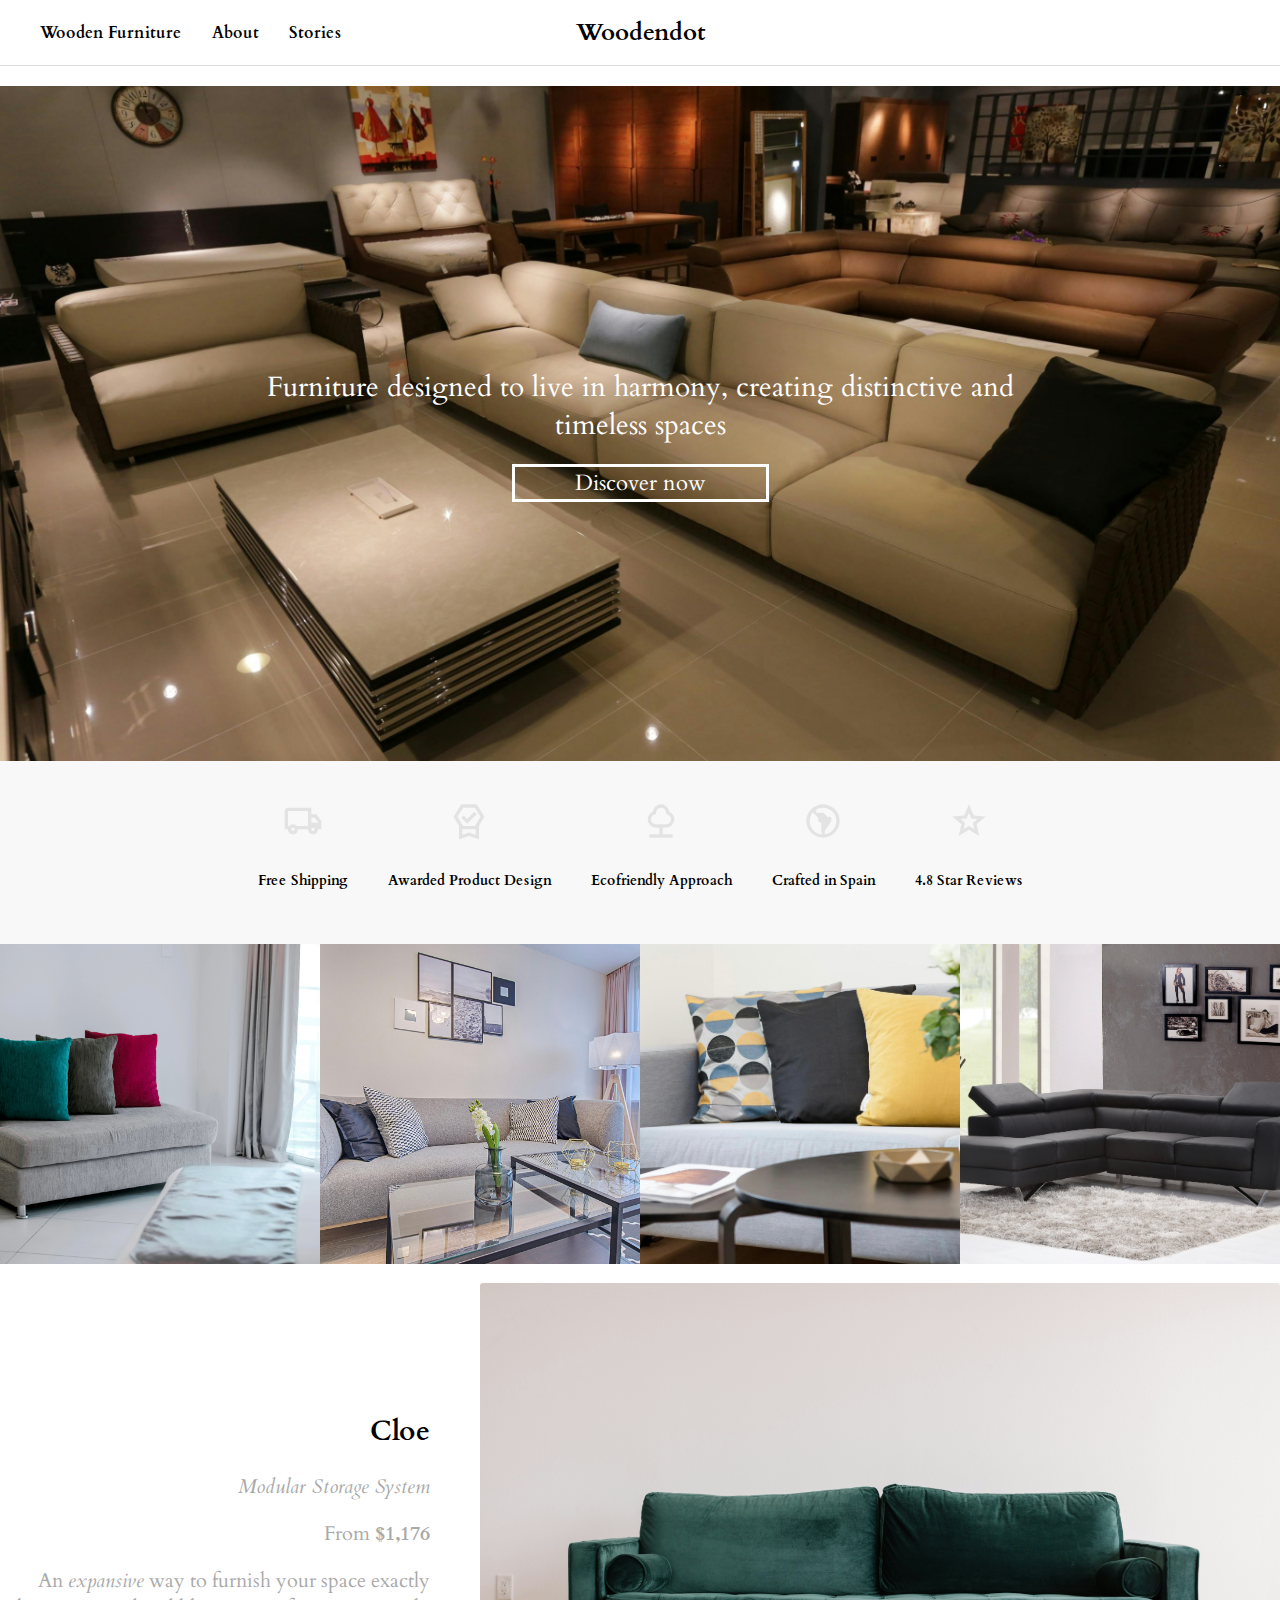
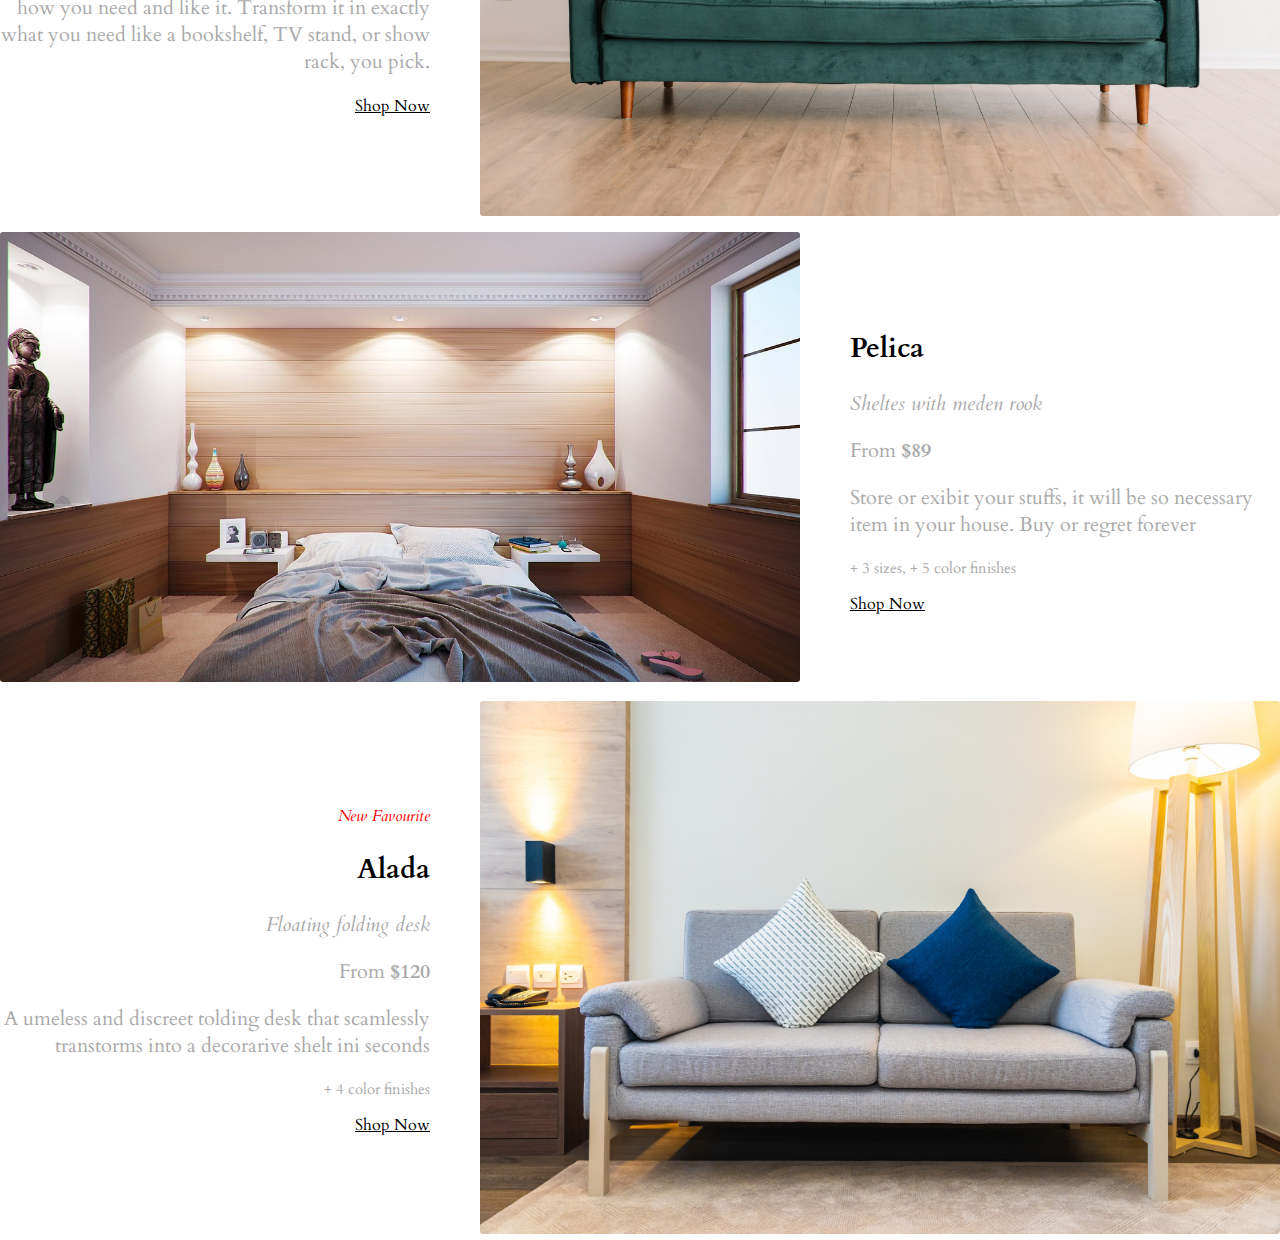
==== furniture shop/home.html @ ec276658 "Furnite shop: 70%" ====
<!DOCTYPE html>
<html lang="en">
<head>
    <meta charset="UTF-8">
    <meta name="viewport" content="width=device-width, initial-scale=1.0">
    <title>Woodendot Clone</title>
    <link rel="stylesheet" href="style.css">
</head>
<body>
    <header>
        <nav class="navbar">
            <ul class="nav-links">
                <li><a href="#">Wooden Furniture</a></li>
                <li><a href="#">About</a></li>
                <li><a href="#">Stories</a></li>
            </ul>
            <h1 class="logo">Woodendot</h1>
            <div class="nav-placeholder"></div> 
        </nav>
    </header>

    <section class="hero">
        <div class="hero-content">
            <h2>Furniture designed to live in harmony, creating distinctive and timeless spaces</h2>
            
            <a href="#" class="btn">Discover now</a>
        </div>
    </section>

    <section class="features">
        <div class="feature-item">
            <img src="icons/delivery.svg" alt="Free Shipping">
            <p>Free Shipping</p>
        </div>
        <div class="feature-item">
            <img src="icons/award.svg" alt="Awarded Product Design">
            <p>Awarded Product Design</p>
        </div>
        <div class="feature-item">
            <img src="icons/ecofriendly.svg" alt="Ecofriendly Approach">
            <p>Ecofriendly Approach</p>
        </div>
        <div class="feature-item">
            <img src="icons/spain.svg" alt="Crafted in Spain">
            <p>Crafted in Spain</p>
        </div>
        <div class="feature-item">
            <img src="icons/star.svg" alt="4.8 Star Reviews">
            <p>4.8 Star Reviews</p>
        </div>
    </section>

    <div class="box">
        <div class="pic1">
            <img src="pics/pic1.jpeg">
        </div>
        <div class="pic2">
            <img src="pics/pic2.jpeg">
        </div>
        <div class="pic3">
            <img src="pics/pic3.jpeg">
        </div>
        <div class="pic4">
            <img src="pics/pic4.jpeg">
        </div>
        
    </div>

    <section class="product">
        <div class="details">
            <h2>Cloe</h2>
            <p><em>Modular Storage System</em></p>
            <p>From <strong>$1,176</strong></p>
            <p>An <em>expansive</em> way to furnish your space exactly how you need and like it. Transform it in exactly what you need like a bookshelf, TV stand, or show rack, you pick.</p>
            
            <a href="#" class="shop">Shop Now</a>
            
        </div>

        <div class="image">
            <img src="pics/cloe.jpg">
        </div>
        
    </section>

    <section class="product2">
                <div class="image">
                    <img src="pics/pelican.jpg">
                </div>

                <div class="details">
                    <h2>Pelica</h2>
                    <p><em>Sheltes with meden rook</em></p>
                    <p>From <strong>$89</strong></p>
                    <p>Store or exibit your stuffs, it will be so necessary item in your house. Buy or regret forever</p>
                    <p style="font-size: 15px">+ 3 sizes, + 5 color finishes</p>    
                    <a href="#" class="shop">Shop Now</a>
                </div>
    
    </section>

    <section class="product">
        <div class="details">
            <p1 style="font-style: italic; color: red;">New Favourite</p1>
            <h2>Alada</h2>
            <p><em>Floating folding desk</em></p>
            <p>From <strong>$120</strong></p>
            <p>A umeless and discreet tolding desk that scamlessly transtorms into a decorarive shelt ini seconds</p>
            <p style="font-size: 15px">+ 4 color finishes</p>    
            <a href="#" class="shop">Shop Now</a>
        </div>
        <div class="image">
            <img src="pics/alada.jpg">
        </div>
    </section>
        

        

    

</body>
</html>
---- furniture shop/style.css ----
@import url('https://fonts.googleapis.com/css2?family=Cardo:wght@400;700&display=swap');

body {
    margin: 0;
    font-family: 'Cardo', serif;
    background-color: #ffffff;
    color: black;
}

header {
    background: white;
    /* padding: 20px 50px; */
    display: flex;
    justify-content: center;
    align-items: center;
    border-bottom: 1px solid #ddd;
    width: 100%;
    font-weight: lighter;
}

h1{
    margin-right: 300px;
    font-weight: lighter;
}


.navbar {
    display: flex;
    justify-content: space-between;
    align-items: center;
    width: 100%;
    max-width: 1200px;
}

.nav-links {
    list-style: none;
    display: flex;
    gap: 30px;
    padding: 0;
    margin: 0;
}

.nav-links a {
    text-decoration: none;
    color: black;
    font-weight: bold;
    font-size: 16px;
}

.logo {
    font-size: 24px;
    font-weight: bold;
}

.hero {
    margin-top: 20px;
    background: url('pics/background-1.jpg') center/cover no-repeat;
    height: 75vh;
    display: flex;
    justify-content: center;
    align-items: center;
    text-align: center;
    position: relative;
    color: white;
    font-weight: lighter;
}

.hero-content {
    /* background: rgba(0, 0, 0, 0.5); */
    padding: 20px 30px;
    border-radius: 10px;
}

.hero h2 {
    font-size: 28px;
    font-weight: 100;
    margin-bottom: 20px;
    width: 800px;
}

.hero a{
    font-weight: lighter;
}

.btn {
    display: inline-block;
    
    color: white;
    border-style: solid;
    border-color: white;
    text-decoration: none;

    font-weight: bold;
    font-size: 22px;
    padding: 1px 60px;
    border-radius: 0px;
}

.features {
    display: flex;
    justify-content: center;
    align-items: center;
    gap: 40px;
    padding: 40px;
    background: #f8f8f8;
}

.feature-item {
    text-align: center;
}

.feature-item img {
    width: 40px;
    margin-bottom: 10px;
}

.feature-item p {
    font-size: 14px;
    font-weight: bold;
}


.box {

    display: flex; 
    justify-content: center; 
    align-items: center; 
}

.box div {
    flex: 1; 
    text-align: center;
}

.box img {
    width: 100%; 
    max-width: 100%; 
    height: auto;
}

.product {
    margin-top: 1%;
    display: flex;
    align-items: center;
    justify-content: center;
    gap: 50px;

}

.details{
    text-align: right;
}

.details h2{
    font-weight: bold;
    font-size: 28px;
    text-align: right;

}
.details p{
    font-weight: normal;
    font-size: 20px;
    color: #A9A9A9;
    text-align: right;
}

.details a{
    color: black;   
    font-size: medium;
    text-decoration: underline;
    text-align: right;
    
}

.product .image{
    text-align: right;
    
}

.product .image img{
    max-width: 800px;
    border-radius: 3px;
    height: auto;
    text-align: right;

}
/* ################################################################################################################# */
.product2 {
    margin-top: 10px;;
    display: flex;
    align-items: center;
    justify-content: center;
    gap: 50px;

}

.product2 .details{
    text-align: left;
}

.product2 .details h2{
    font-weight: bold;
    font-size: 28px;
    text-align: left;

}
.product2 .details p{
    font-weight: normal;
    font-size: 20px;
    color: #A9A9A9;
    text-align: left;
}

.product2 .details a{
    color: black;   
    font-size: medium;
    text-decoration: underline;
    text-align: left;
    
}

.product2 .image{
    text-align: left;
    
}

.product2 .image img{
    max-width: 800px;
    border-radius: 3px;
    height: auto;
    text-align: left;

}
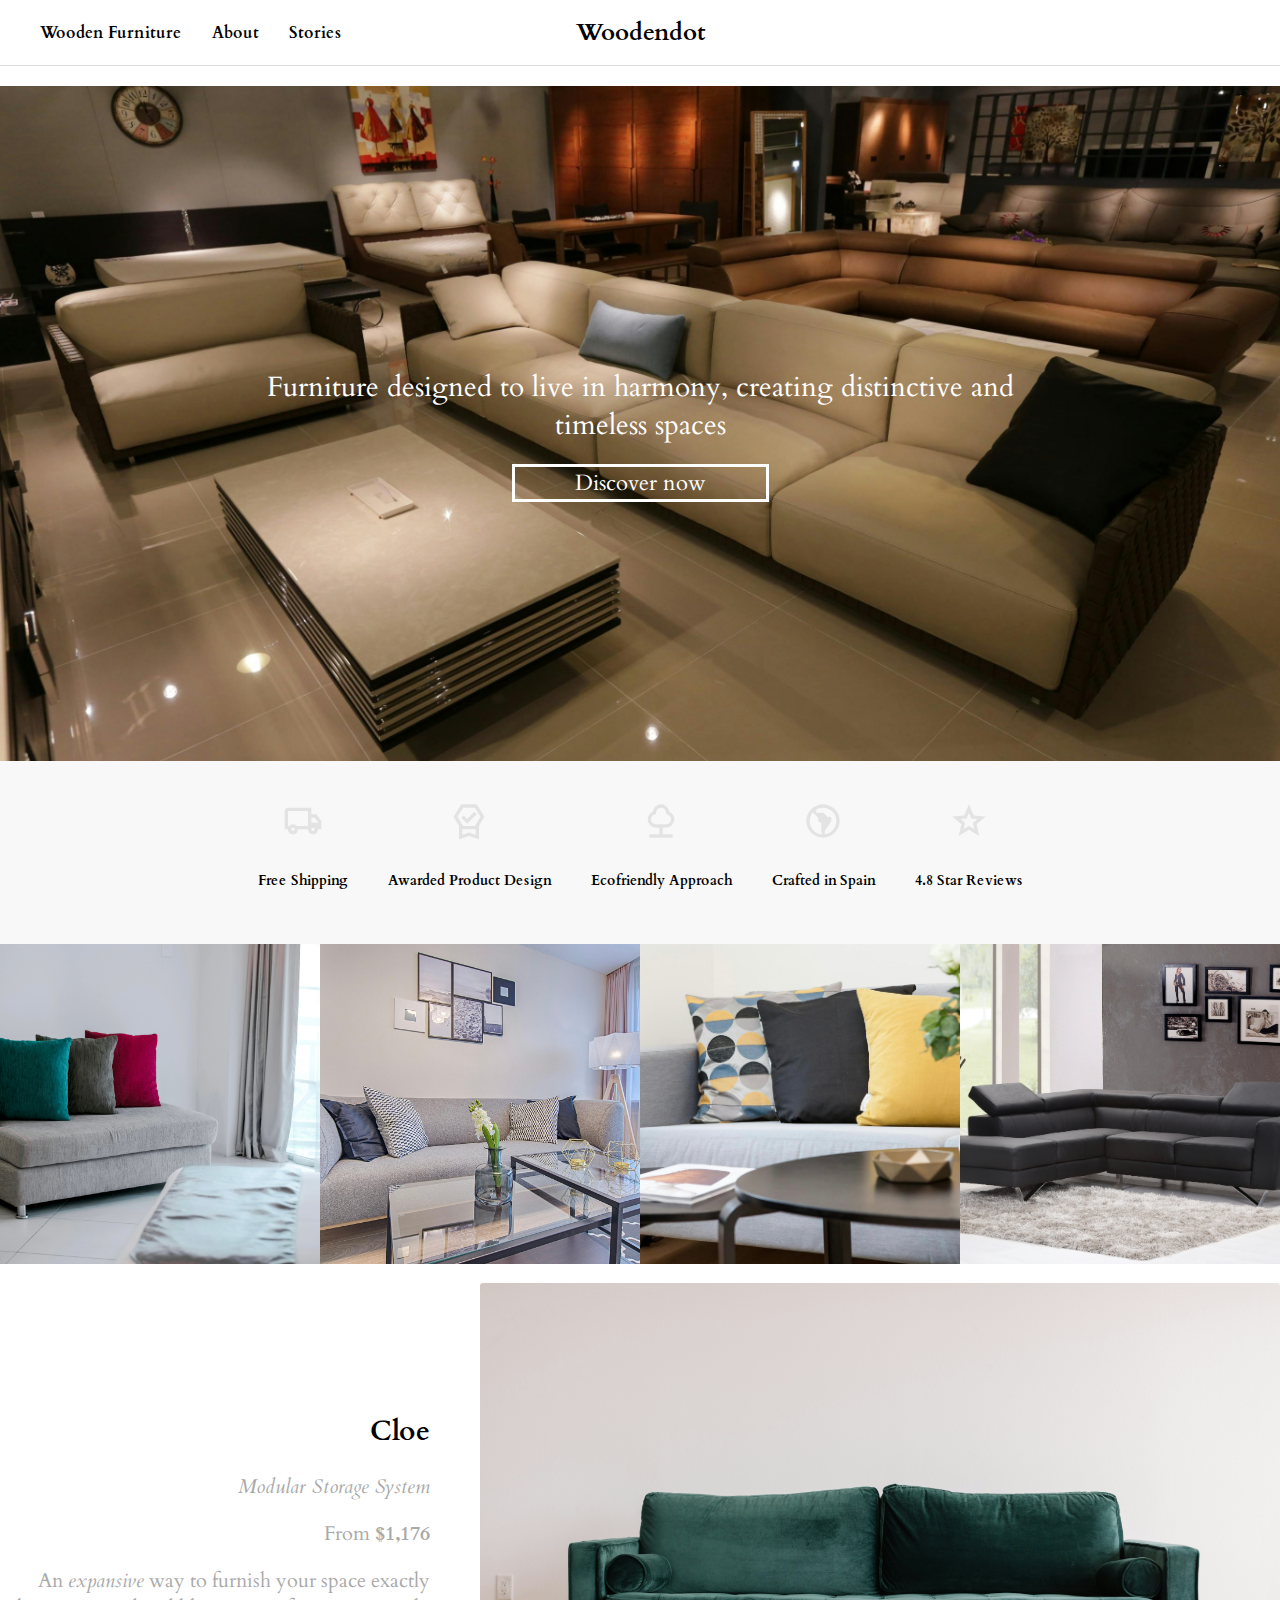
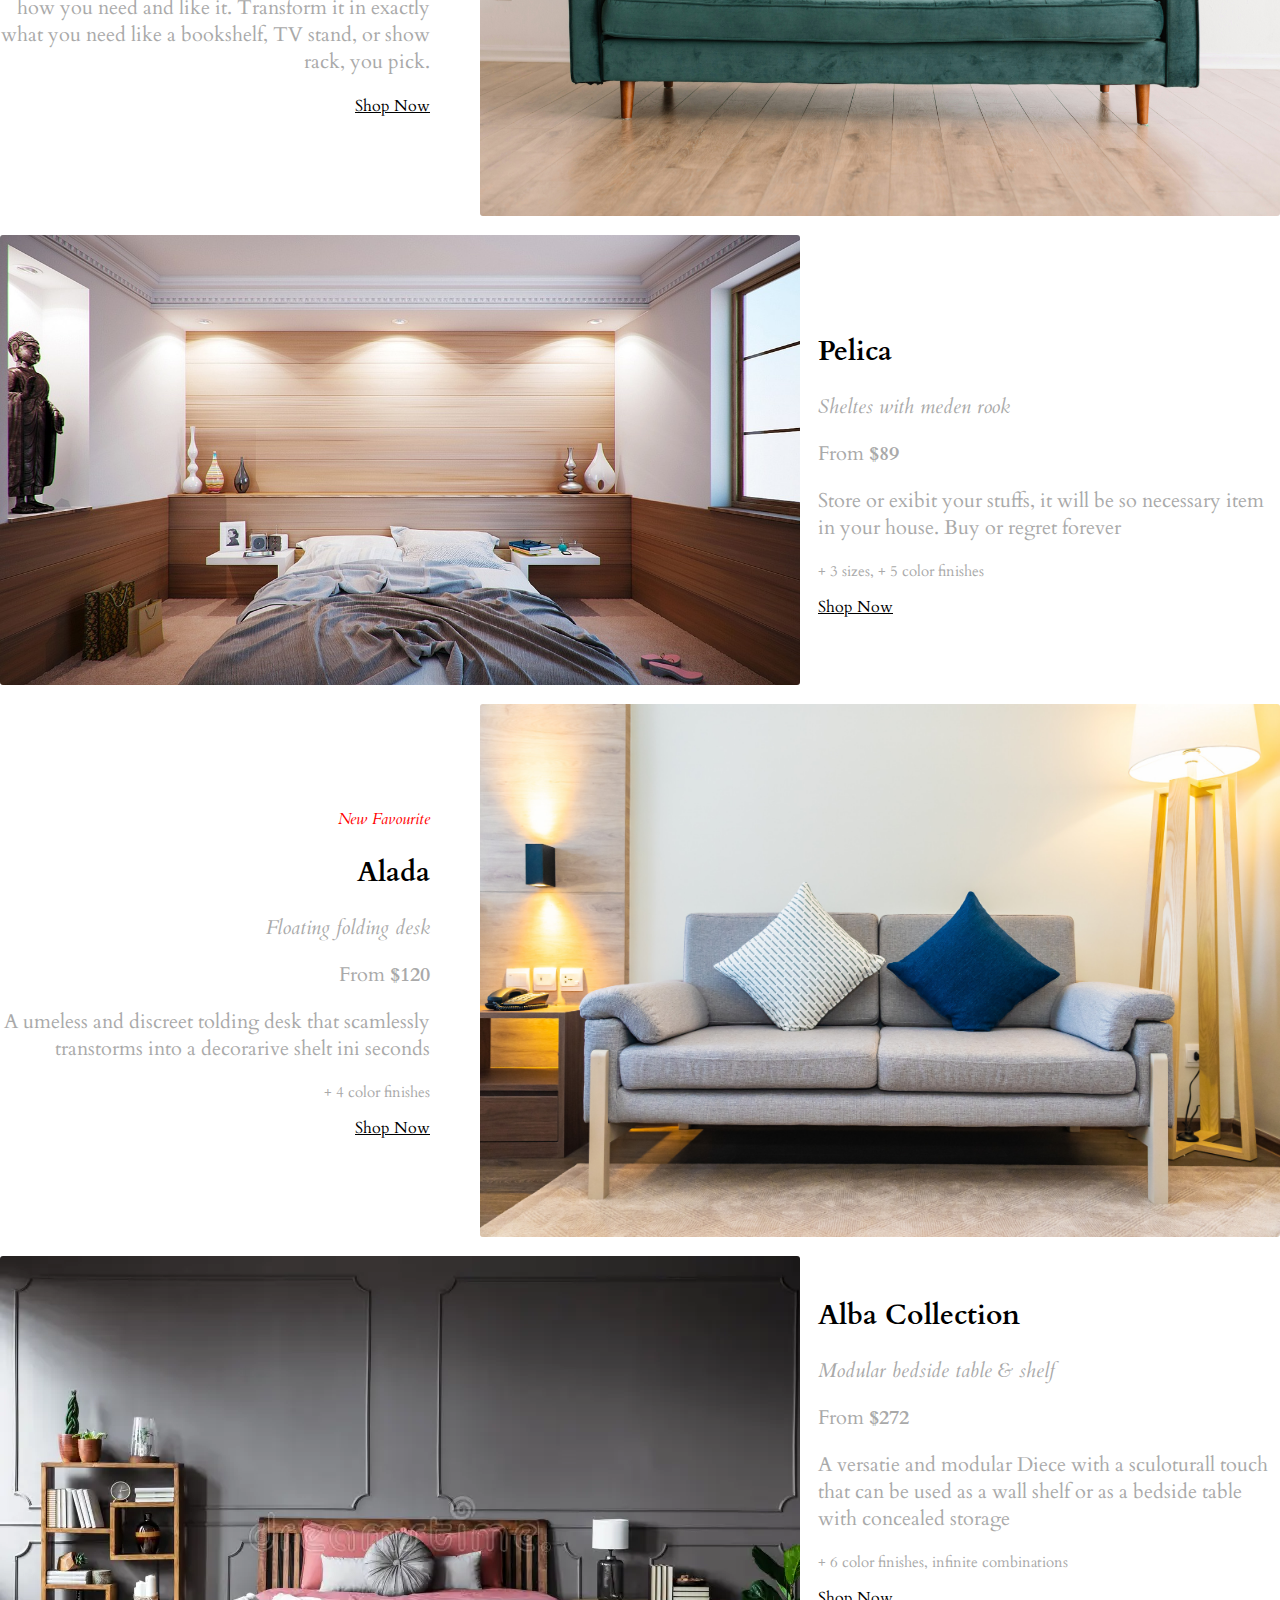
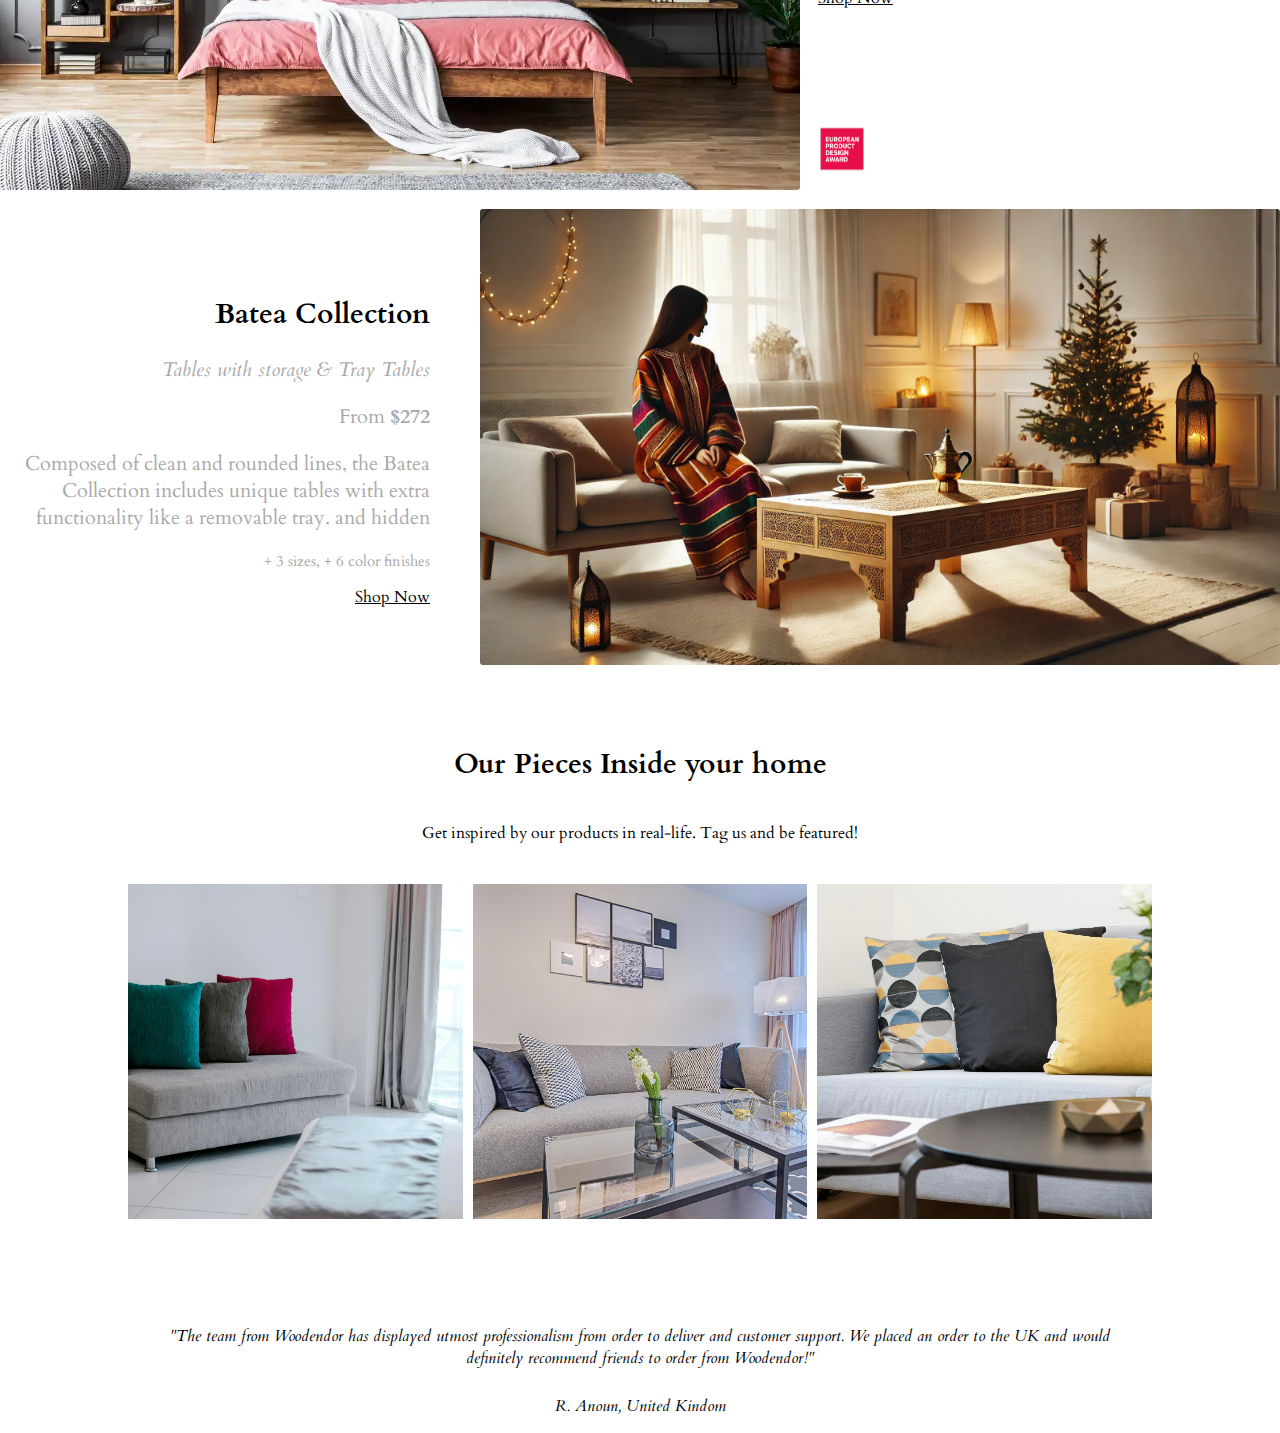
==== commit b4b77761: "Add files via upload" ====
--- a/furniture shop/home.html
+++ b/furniture shop/home.html
@@ -113,11 +113,60 @@
             <img src="pics/alada.jpg">
         </div>
     </section>
-        
 
-        
+    <section class="product2">
+        <div class="image">
+            <img src="pics/alba.png">
+        </div>
 
-    
+        <div class="details">
+            <h2>Alba Collection</h2>
+            <p><em>Modular bedside table & shelf</em></p>
+            <p>From <strong>$272</strong></p>
+            <p>A versatie and modular Diece with a sculoturall touch that can be used as a wall shelf or as a bedside table with concealed storage</p>
+            <p style="font-size: 15px">+ 6 color finishes, infinite combinations</p>    
+            <a href="#" class="shop">Shop Now</a>
+            <div class="awards">
+                <img src="pics/eu-award.png">
+            </div>
+        </div>
+    </section>
+
+    <section class="product">
+        <div class="details">
+            <h2>Batea Collection</h2>
+            <p><em>Tables with storage & Tray Tables</em></p>
+            <p>From <strong>$272</strong></p>
+            <p>Composed of clean and rounded lines, the Batea Collection includes unique tables with extra
+                functionality like a removable tray. and hidden</p>
+            <p style="font-size: 15px">+ 3 sizes, + 6 color finishes</p>    
+            <a href="#" class="shop">Shop Now</a>
+        </div>
+        <div class="image">
+            <img src="pics/batea.jpeg">
+        </div>
+    </section>
+
+    <section class="last">
+            <h2 style="font-size: 28px; font-weight: bolder;">Our Pieces Inside your home</h2>
+            <p style="font-size: 16px; margin-bottom: 40px;">Get inspired by our products in real-life. Tag us and be featured!</p>
+            
+        <div class="box-container">
+            <div class="pic1">
+                <img src="pics/pic1.jpeg">
+            </div>
+            <div class="pic2">
+                <img src="pics/pic2.jpeg">
+            </div>
+            <div class="pic3">
+                <img src="pics/pic3.jpeg">
+            </div>
+        </div>
+
+        <p style="margin-top: 100px; margin-bottom: 10px; max-width: 75%;"> <em>"The team from Woodendor has displayed utmost professionalism from order to deliver and customer support. We placed an order to the UK and would definitely recommend friends to order from Woodendor!"</em> </p>
+        <p><em>R. Anoun, United Kindom</em></p>
+    </section>
+  
 
 </body>
 </html>
--- a/furniture shop/style.css
+++ b/furniture shop/style.css
@@ -147,24 +147,24 @@
 
 }
 
-.details{
-    text-align: right;
-}
-
-.details h2{
+.product .details{
+    text-align: right;
+}
+
+.product .details h2{
     font-weight: bold;
     font-size: 28px;
     text-align: right;
 
 }
-.details p{
+.product .details p{
     font-weight: normal;
     font-size: 20px;
     color: #A9A9A9;
     text-align: right;
 }
 
-.details a{
+.product .details a{
     color: black;   
     font-size: medium;
     text-decoration: underline;
@@ -172,13 +172,15 @@
     
 }
 
-.product .image{
-    text-align: right;
+.product .product .image{
+    text-align: right;
+    max-width: 60%;
     
 }
 
 .product .image img{
-    max-width: 800px;
+    width: 800px;
+    
     border-radius: 3px;
     height: auto;
     text-align: right;
@@ -186,7 +188,7 @@
 }
 /* ################################################################################################################# */
 .product2 {
-    margin-top: 10px;;
+    margin-top: 1%;
     display: flex;
     align-items: center;
     justify-content: center;
@@ -221,15 +223,53 @@
 
 .product2 .image{
     text-align: left;
+    max-width: 60%;
     
 }
 
 .product2 .image img{
-    max-width: 800px;
+    width: 800px;
     border-radius: 3px;
     height: auto;
     text-align: left;
 
 }
 
-
+.product2 .awards img{
+    align-items: center;
+    justify-content: center;
+    margin-top: 25%;
+    width: 48px;
+    height: 48px;
+}
+
+.last {
+    margin-top: 50px;
+    justify-content: center;
+    align-items: center;
+    display: flex;
+    text-align: center;
+    flex-direction: column
+}
+
+.box-container {
+    max-width: 80%;
+    display: flex; 
+    justify-content: center; 
+    align-items: center; 
+    gap: 10px;
+}
+
+.box-container div {
+    flex: 1; 
+    text-align: center;
+}
+
+.box-container img {
+    width: 100%; 
+    max-width: 100%; 
+    height: auto;
+}
+
+
+
